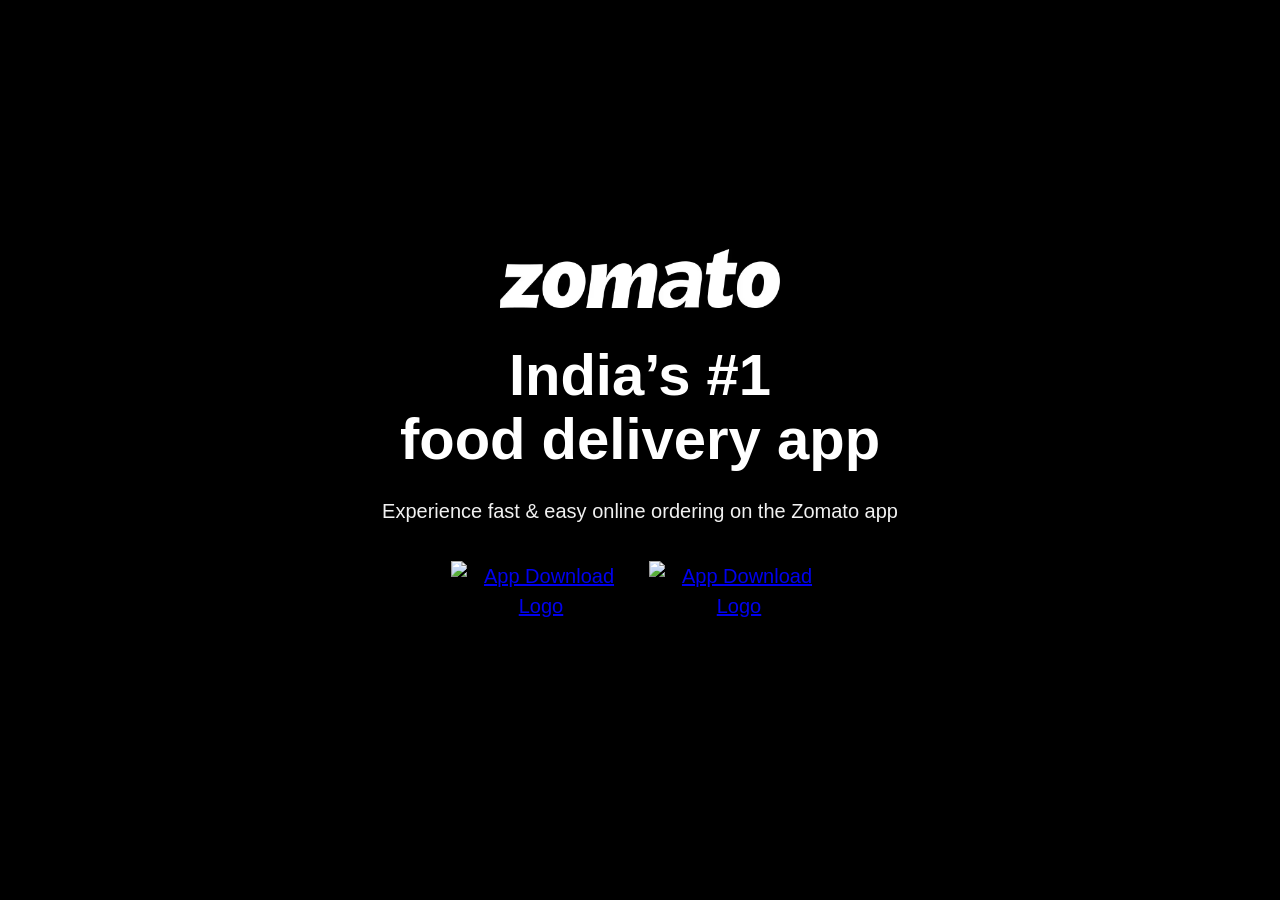
==== index.html @ 843f87e7 "initial commit" ====
<!DOCTYPE html>
<html lang="en">

<head>
    <meta charset="UTF-8">
    <meta name="viewport" content="width=device-width, initial-scale=1.0">
    <title>ZOMATO - Order food online</title>
    <link rel="stylesheet" href="style.css">
</head>

<body>

    <header>

        <video autoplay muted loop playsinline class="bg-video">
            <source src="bgm.mp4" type="video/mp4">
        </video>

        <div class="overlay"></div>

        <main>
            <img src="zomato.png" alt="Zomato Logo">
            <h1>
                India’s #1

                <br>
                food delivery app
            </h1>
            <div>
                Experience fast &amp; easy online ordering
                on the Zomato app
            </div>

            <div>
                <a href="https://link.zomato.com/xqzv/iwz6g6kg" target="_blank"
                    class="z-50 size-fit transition-transform duration-200 hover:scale-110">
                    <div class=""><img alt="App Download Logo" class="h-12 object-contain md:h-[48px] xl:h-[56px] 2xl:h-[64px]
                            " src="https://b.zmtcdn.com/data/o2_assets/aad864bd17860b27634fe621001c32db1739350431.png"
                            loading="lazy"></div>
                </a>

                <a href="https://link.zomato.com/xqzv/xigpfha6" target="_blank"
                    class="z-50 size-fit transition-transform duration-200 hover:scale-110">
                    <div class=""><img alt="App Download Logo"
                            class="h-12 object-contain md:h-[48px] xl:h-[56px] 2xl:h-[64px]"
                            src="https://b.zmtcdn.com/data/o2_assets/df6464de32f4a09262cee301f65aaa661739351256.png"
                            loading="lazy"></div>
                </a>
            </div>

        </main>

    </header>



</body>

</html>
---- style.css ----
* {
    margin: 0;
    padding: 0;
    box-sizing: border-box;
}

body {
    font-family: Arial, Helvetica, sans-serif;
    background: #000;
}

/* ================= HEADER ================= */

header {
    width: 100%;
    height: 100vh;

    position: relative;
    overflow: hidden;

    display: flex;
    justify-content: center;
    align-items: center;
}

/* ================= BACKGROUND VIDEO ================= */

.bg-video {
    position: absolute;

    top: 0;
    left: 0;

    width: 100%;
    height: 100%;

    object-fit: cover;

    z-index: 0;
}

/* ================= DARK OVERLAY ================= */

.overlay {
    position: absolute;

    top: 0;
    left: 0;

    width: 100%;
    height: 100%;

    background: rgba(0, 0, 0, 0.55);

    z-index: 1;
}

/* ================= MAIN CONTENT ================= */

main {
    position: relative;

    z-index: 2;

    width: 90%;
    max-width: 750px;

    text-align: center;

    color: white;

    display: flex;
    flex-direction: column;
    align-items: center;

    animation: fadeIn 1.2s ease;
}

/* ================= ZOMATO LOGO ================= */

main > img {
    width: 280px;
    max-width: 75%;

    margin-bottom: 35px;

    filter: brightness(0) invert(1);

    transition: transform 0.3s ease;
}

main > img:hover {
    transform: scale(1.05);
}

/* ================= HEADING ================= */

h1 {
    font-size: 58px;

    line-height: 1.1;

    font-weight: 700;

    margin-bottom: 25px;

    text-shadow: 0 4px 15px rgba(0, 0, 0, 0.7);
}

/* ================= DESCRIPTION ================= */

main > div {
    font-size: 20px;

    line-height: 1.5;

    color: #f1f1f1;

    margin-bottom: 30px;
}

/* ================= APP BUTTON CONTAINER ================= */

main > div:last-child {
    display: flex;

    justify-content: center;
    align-items: center;

    gap: 18px;

    margin-top: 5px;
}

/* ================= APP BUTTONS ================= */

main a {
    display: block;

    transition:
        transform 0.25s ease,
        opacity 0.25s ease;
}

main a:hover {
    transform: scale(1.08);

    opacity: 0.9;
}

main a img {
    display: block;

    width: 180px;
    height: auto;

    object-fit: contain;
}

/* ================= FADE ANIMATION ================= */

@keyframes fadeIn {

    from {
        opacity: 0;
        transform: translateY(30px);
    }

    to {
        opacity: 1;
        transform: translateY(0);
    }

}

/* ================= MOBILE ================= */

@media (max-width: 600px) {

    header {
        min-height: 100vh;
    }

    main {
        width: 90%;
    }

    main > img {
        width: 210px;

        margin-bottom: 25px;
    }

    h1 {
        font-size: 38px;

        line-height: 1.15;

        margin-bottom: 18px;
    }

    main > div {
        font-size: 16px;

        max-width: 350px;

        margin-bottom: 25px;
    }

    main > div:last-child {
        gap: 10px;
    }

    main a img {
        width: 145px;
    }
}

/* ================= SMALL PHONES ================= */

@media (max-width: 380px) {

    h1 {
        font-size: 32px;
    }

    main > img {
        width: 180px;
    }

    main a img {
        width: 125px;
    }

}
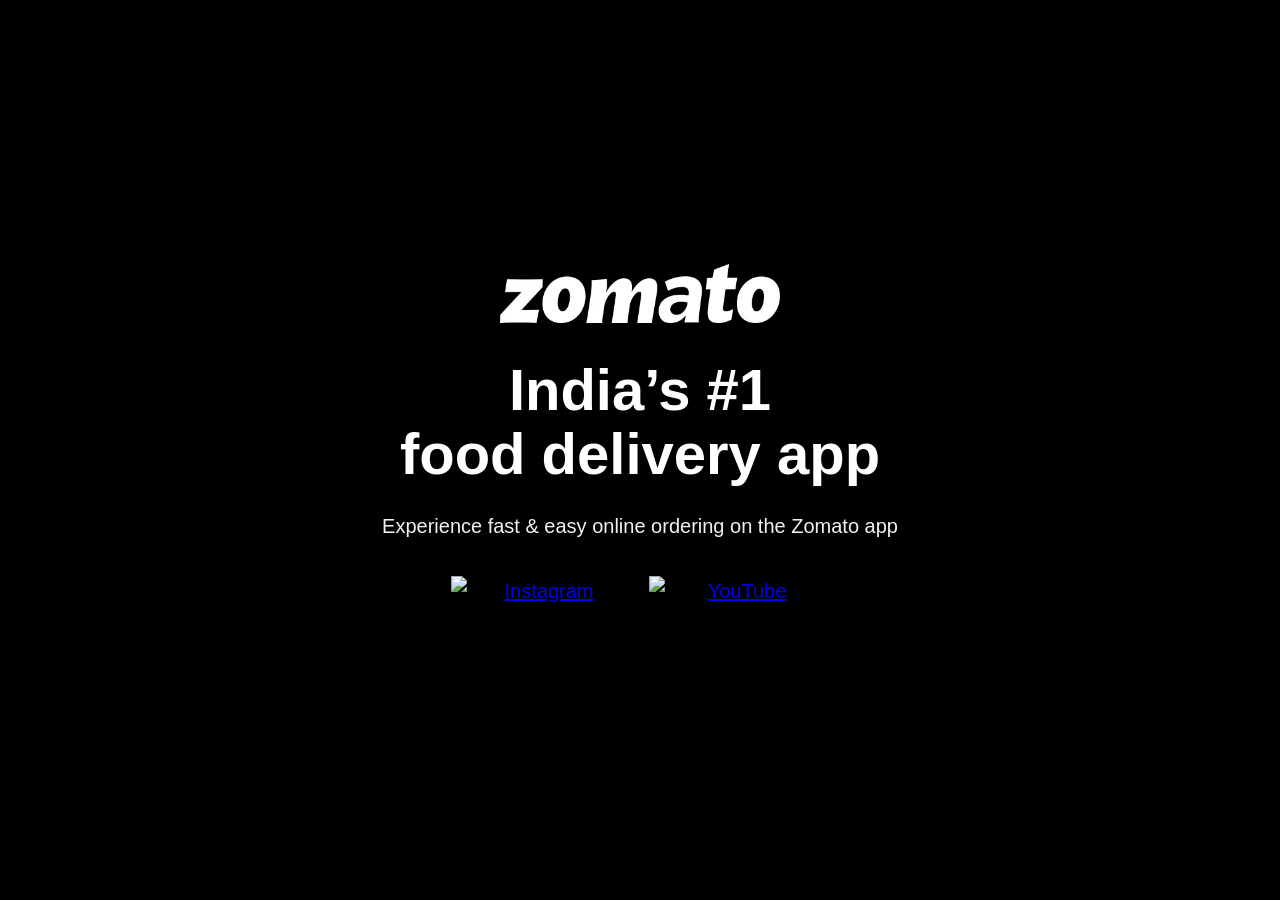
==== commit c21183e2: "updated links" ====
--- a/index.html
+++ b/index.html
@@ -31,22 +31,26 @@
                 on the Zomato app
             </div>
 
-            <div>
-                <a href="https://link.zomato.com/xqzv/iwz6g6kg" target="_blank"
-                    class="z-50 size-fit transition-transform duration-200 hover:scale-110">
-                    <div class=""><img alt="App Download Logo" class="h-12 object-contain md:h-[48px] xl:h-[56px] 2xl:h-[64px]
-                            " src="https://b.zmtcdn.com/data/o2_assets/aad864bd17860b27634fe621001c32db1739350431.png"
-                            loading="lazy"></div>
-                </a>
+        
+<div class="app-buttons">
 
-                <a href="https://link.zomato.com/xqzv/xigpfha6" target="_blank"
-                    class="z-50 size-fit transition-transform duration-200 hover:scale-110">
-                    <div class=""><img alt="App Download Logo"
-                            class="h-12 object-contain md:h-[48px] xl:h-[56px] 2xl:h-[64px]"
-                            src="https://b.zmtcdn.com/data/o2_assets/df6464de32f4a09262cee301f65aaa661739351256.png"
-                            loading="lazy"></div>
-                </a>
-            </div>
+    <!-- Instagram -->
+    <a href="https://www.instagram.com/" target="_blank">
+        <img
+            src="https://b.zmtcdn.com/data/o2_assets/aad864bd17860b27634fe621001c32db1739350431.png"
+            alt="Instagram">
+    </a>
+
+    <!-- YouTube -->
+    <a href="https://www.youtube.com/" target="_blank">
+        <img
+            src="https://b.zmtcdn.com/data/o2_assets/df6464de32f4a09262cee301f65aaa661739351256.png"
+            alt="YouTube">
+    </a>
+
+</div>
+
+
 
         </main>
 
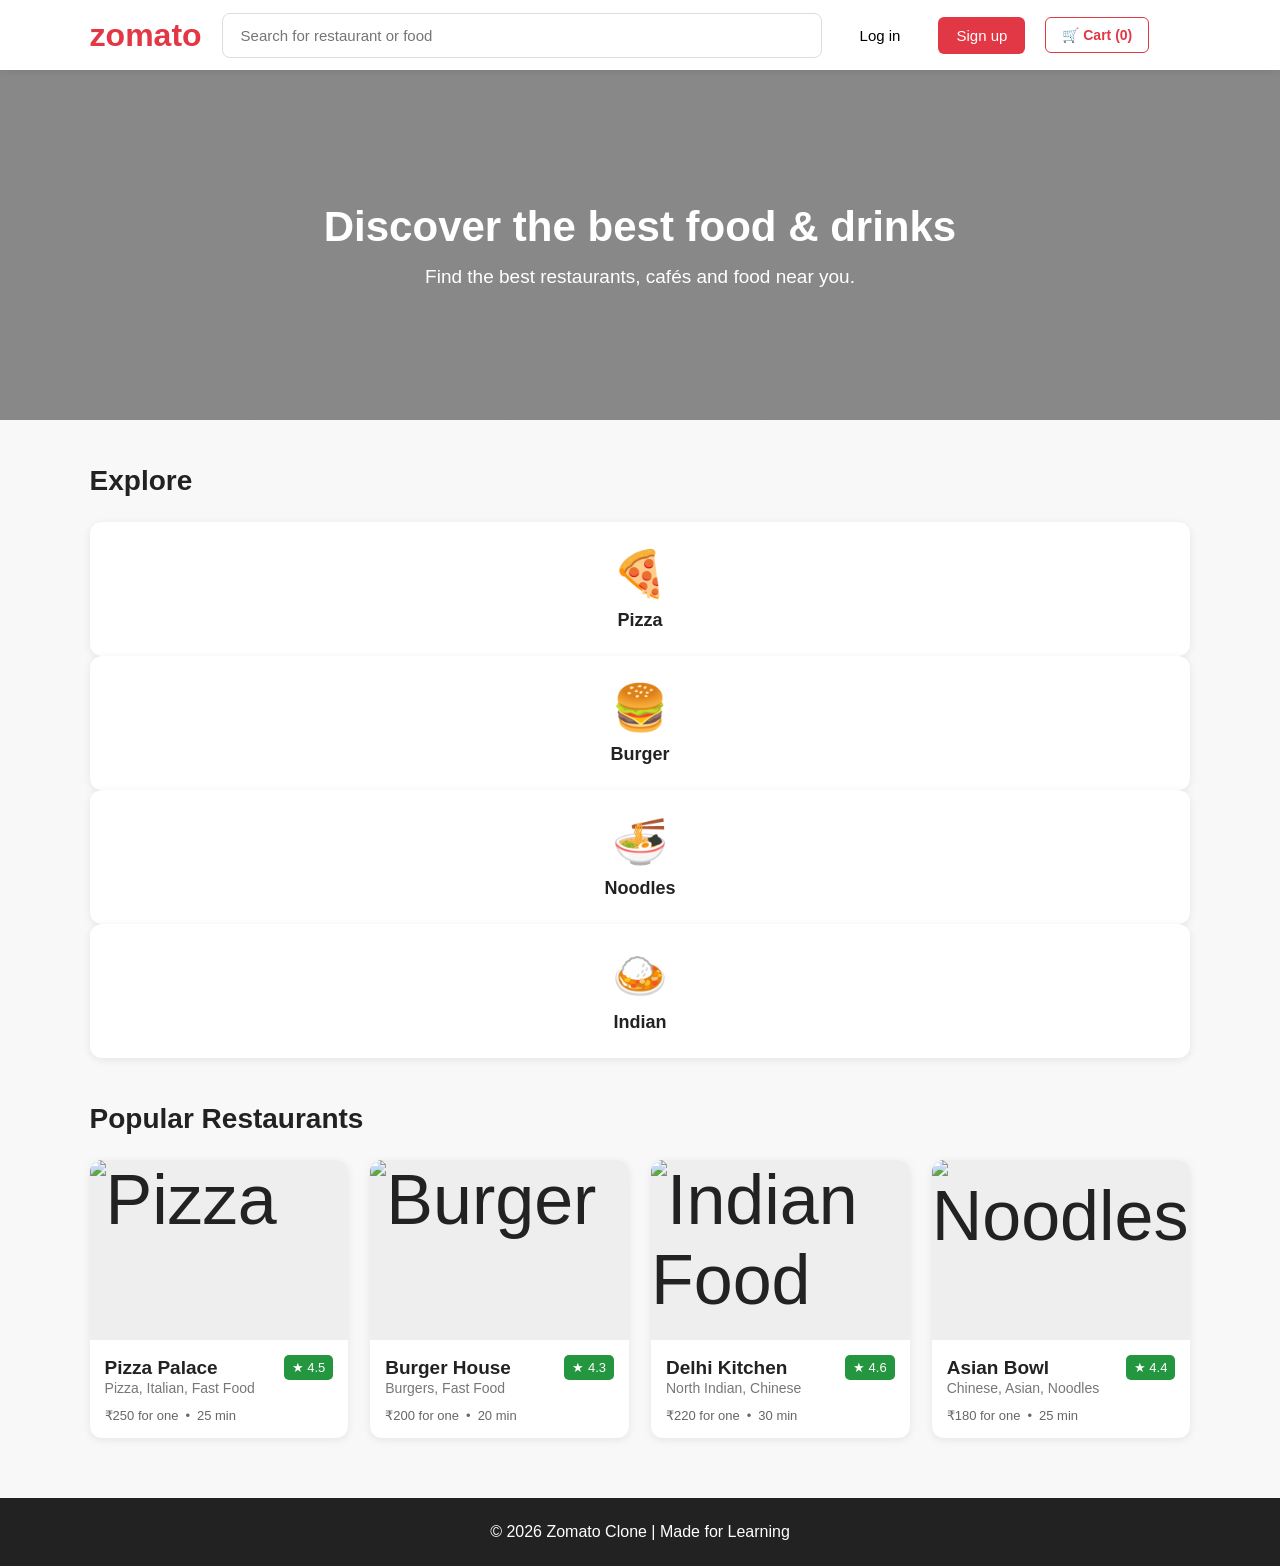
==== commit 6428535c: "Initial Zomato clone project" ====
--- a/index.html
+++ b/index.html
@@ -4,59 +4,193 @@
 <head>
     <meta charset="UTF-8">
     <meta name="viewport" content="width=device-width, initial-scale=1.0">
-    <title>ZOMATO - Order food online</title>
+
+    <title>Zomato Clone</title>
+
     <link rel="stylesheet" href="style.css">
 </head>
 
 <body>
 
-    <header>
+    <header class="navbar">
 
-        <video autoplay muted loop playsinline class="bg-video">
-            <source src="bgm.mp4" type="video/mp4">
-        </video>
+        <div class="logo">zomato</div>
 
-        <div class="overlay"></div>
+        <div class="search-box">
+            <input type="text" id="searchInput" placeholder="Search for restaurant or food">
+        </div>
 
-        <main>
-            <img src="zomato.png" alt="Zomato Logo">
-            <h1>
-                India’s #1
-
-                <br>
-                food delivery app
-            </h1>
-            <div>
-                Experience fast &amp; easy online ordering
-                on the Zomato app
-            </div>
-
-        
-<div class="app-buttons">
-
-    <!-- Instagram -->
-    <a href="https://www.instagram.com/" target="_blank">
-        <img
-            src="https://b.zmtcdn.com/data/o2_assets/aad864bd17860b27634fe621001c32db1739350431.png"
-            alt="Instagram">
-    </a>
-
-    <!-- YouTube -->
-    <a href="https://www.youtube.com/" target="_blank">
-        <img
-            src="https://b.zmtcdn.com/data/o2_assets/df6464de32f4a09262cee301f65aaa661739351256.png"
-            alt="YouTube">
-    </a>
-
-</div>
-
-
-
-        </main>
+        <button class="login-btn">Log in</button>
+        <button class="signup-btn">Sign up</button>
+        <button class="cart-btn" onclick="goToCart()">
+            🛒 Cart (<span id="cartCount">0</span>)
+        </button>
 
     </header>
 
 
+    <main>
+
+        <section class="hero">
+
+            <h1>Discover the best food & drinks</h1>
+
+            <p>
+                Find the best restaurants, cafés and food near you.
+            </p>
+
+        </section>
+
+
+        <section class="categories">
+
+            <h2>Explore</h2>
+            <div class="category-card" data-category="pizza">
+                <div class="category-icon">🍕</div>
+                <h3>Pizza</h3>
+            </div>
+
+            <div class="category-card" data-category="burger">
+                <div class="category-icon">🍔</div>
+                <h3>Burger</h3>
+            </div>
+
+            <div class="category-card" data-category="noodles">
+                <div class="category-icon">🍜</div>
+                <h3>Noodles</h3>
+            </div>
+
+            <div class="category-card" data-category="indian">
+                <div class="category-icon">🍛</div>
+                <h3>Indian</h3>
+            </div>
+
+        </section>
+
+
+        <section class="restaurants">
+
+
+            <h2>Popular Restaurants</h2>
+
+            <div class="restaurant-container">
+
+                <div class="restaurant-card" onclick="openRestaurant('pizza')">
+
+                    <img src="https://images.unsplash.com/photo-1579751626657-72bc17010498?auto=format&fit=crop&w=800&q=80"
+                        alt="Pizza" class="restaurant-image">
+
+                    <div class="restaurant-info">
+
+                        <div class="restaurant-title">
+                            <h3>Pizza Palace</h3>
+                            <span class="rating">★ 4.5</span>
+                        </div>
+
+                        <p>Pizza, Italian, Fast Food</p>
+
+                        <div class="restaurant-details">
+                            <span>₹250 for one</span>
+                            <span>•</span>
+                            <span>25 min</span>
+                        </div>
+
+                    </div>
+
+                </div>
+
+
+                <div class="restaurant-card" onclick="openRestaurant('burger')">
+
+                    <img src="https://images.unsplash.com/photo-1568901346375-23c9450c58cd?auto=format&fit=crop&w=800&q=80"
+                        alt="Burger" class="restaurant-image">
+
+                    <div class="restaurant-info">
+
+                        <div class="restaurant-title">
+                            <h3>Burger House</h3>
+                            <span class="rating">★ 4.3</span>
+                        </div>
+
+                        <p>Burgers, Fast Food</p>
+
+                        <div class="restaurant-details">
+                            <span>₹200 for one</span>
+                            <span>•</span>
+                            <span>20 min</span>
+                        </div>
+
+                    </div>
+
+                </div>
+
+
+                <div class="restaurant-card" onclick="openRestaurant('delhi')">
+
+                    <img src="https://images.unsplash.com/photo-1601050690597-df0568f70950?auto=format&fit=crop&w=800&q=80"
+                        alt="Indian Food" class="restaurant-image">
+
+                    <div class="restaurant-info">
+
+                        <div class="restaurant-title">
+                            <h3>Delhi Kitchen</h3>
+                            <span class="rating">★ 4.6</span>
+                        </div>
+
+                        <p>North Indian, Chinese</p>
+
+                        <div class="restaurant-details">
+                            <span>₹220 for one</span>
+                            <span>•</span>
+                            <span>30 min</span>
+                        </div>
+
+                    </div>
+
+                </div>
+
+
+                <div class="restaurant-card" onclick="openRestaurant('asian')">
+
+                    <img src="https://images.unsplash.com/photo-1569718212165-3a8278d5f624?auto=format&fit=crop&w=800&q=80"
+                        alt="Noodles" class="restaurant-image">
+
+                    <div class="restaurant-info">
+
+                        <div class="restaurant-title">
+                            <h3>Asian Bowl</h3>
+                            <span class="rating">★ 4.4</span>
+                        </div>
+
+                        <p>Chinese, Asian, Noodles</p>
+
+                        <div class="restaurant-details">
+                            <span>₹180 for one</span>
+                            <span>•</span>
+                            <span>25 min</span>
+                        </div>
+
+                    </div>
+
+                </div>
+
+            </div>
+
+        </section>
+
+
+
+    </main>
+
+
+    <footer>
+
+        <p>© 2026 Zomato Clone | Made for Learning</p>
+
+    </footer>
+
+
+    <script src="script.js"></script>
 
 </body>
 
--- a/style.css
+++ b/style.css
@@ -1,4 +1,3 @@
-
 * {
     margin: 0;
     padding: 0;
@@ -6,232 +5,795 @@
 }
 
 body {
-    font-family: Arial, Helvetica, sans-serif;
-    background: #000;
-}
-
-/* ================= HEADER ================= */
-
-header {
+    font-family: Arial, sans-serif;
+    background: #f8f8f8;
+    color: #222;
+}
+
+/* NAVBAR */
+
+.navbar {
+    height: 70px;
+    background: white;
+    display: flex;
+    align-items: center;
+    padding: 0 7%;
+    gap: 20px;
+    box-shadow: 0 2px 8px rgba(0, 0, 0, 0.08);
+}
+
+.logo {
+    font-size: 32px;
+    font-weight: bold;
+    color: #e23744;
+}
+
+.search-box {
+    flex: 1;
+    max-width: 600px;
+}
+
+.search-box input {
     width: 100%;
-    height: 100vh;
-
-    position: relative;
+    padding: 13px 18px;
+    border: 1px solid #ddd;
+    border-radius: 8px;
+    font-size: 15px;
+    outline: none;
+}
+
+.search-box input:focus {
+    border-color: #e23744;
+}
+
+.login-btn,
+.signup-btn {
+    padding: 10px 18px;
+    border-radius: 6px;
+    font-size: 15px;
+    cursor: pointer;
+}
+
+.login-btn {
+    background: transparent;
+    border: none;
+}
+
+.signup-btn {
+    background: #e23744;
+    color: white;
+    border: none;
+}
+
+/* HERO */
+
+.hero {
+    background: linear-gradient(
+        rgba(0, 0, 0, 0.45),
+        rgba(0, 0, 0, 0.45)
+    ),
+    url("https://images.unsplash.com/photo-1504674900247-0877df9cc836?auto=format&fit=crop&w=1600&q=80");
+
+    background-size: cover;
+    background-position: center;
+
+    height: 350px;
+
+    display: flex;
+    flex-direction: column;
+    justify-content: center;
+    align-items: center;
+
+    color: white;
+    text-align: center;
+    padding: 20px;
+}
+
+.hero h1 {
+    font-size: 42px;
+    margin-bottom: 15px;
+}
+
+.hero p {
+    font-size: 19px;
+}
+
+/* GENERAL SECTIONS */
+
+.categories,
+.restaurants {
+    width: 86%;
+    max-width: 1200px;
+    margin: 45px auto;
+}
+
+.categories h2,
+.restaurants h2 {
+    font-size: 28px;
+    margin-bottom: 25px;
+}
+
+/* CATEGORIES */
+
+.category-container {
+    display: grid;
+    grid-template-columns: repeat(4, 1fr);
+    gap: 20px;
+}
+
+.category-card {
+    background: white;
+    padding: 25px;
+    border-radius: 12px;
+    text-align: center;
+    cursor: pointer;
+    transition: 0.25s;
+    box-shadow: 0 2px 8px rgba(0, 0, 0, 0.08);
+}
+
+.category-card:hover {
+    transform: translateY(-5px);
+    box-shadow: 0 5px 15px rgba(0, 0, 0, 0.12);
+}
+
+.category-icon {
+    font-size: 45px;
+    margin-bottom: 10px;
+}
+
+.category-card h3 {
+    font-size: 18px;
+}
+
+/* RESTAURANTS */
+
+.restaurant-container {
+    display: grid;
+    grid-template-columns: repeat(4, 1fr);
+    gap: 22px;
+}
+
+.restaurant-card {
+    background: white;
+    border-radius: 12px;
     overflow: hidden;
+    cursor: pointer;
+    transition: 0.25s;
+    box-shadow: 0 2px 8px rgba(0, 0, 0, 0.08);
+}
+
+.restaurant-card:hover {
+    transform: translateY(-5px);
+    box-shadow: 0 6px 18px rgba(0, 0, 0, 0.13);
+}
+
+.restaurant-image {
+    height: 180px;
+    background: #eee;
 
     display: flex;
     justify-content: center;
     align-items: center;
-}
-
-/* ================= BACKGROUND VIDEO ================= */
-
-.bg-video {
-    position: absolute;
-
-    top: 0;
-    left: 0;
-
+
+    font-size: 70px;
+}
+
+.restaurant-info {
+    padding: 15px;
+}
+
+.restaurant-info h3 {
+    font-size: 19px;
+    margin-bottom: 7px;
+}
+
+.restaurant-info p {
+    color: #777;
+    font-size: 14px;
+    margin-bottom: 12px;
+}
+.restaurant-title {
+    display: flex;
+    justify-content: space-between;
+    align-items: center;
+    gap: 10px;
+}
+
+.restaurant-title h3 {
+    margin: 0;
+}
+
+.restaurant-details {
+    display: flex;
+    gap: 7px;
+    color: #666;
+    font-size: 13px;
+}
+
+.rating {
+    display: inline-block;
+    background: #24963f;
+    color: white;
+    padding: 5px 8px;
+    border-radius: 5px;
+    font-size: 13px;
+}
+
+/* FOOTER */
+
+footer {
+    background: #222;
+    color: white;
+    text-align: center;
+    padding: 25px;
+    margin-top: 60px;
+}
+
+/* RESPONSIVE */
+
+@media (max-width: 900px) {
+
+    .restaurant-container {
+        grid-template-columns: repeat(2, 1fr);
+    }
+
+    .category-container {
+        grid-template-columns: repeat(2, 1fr);
+    }
+
+    .navbar {
+        padding: 0 4%;
+    }
+
+}
+
+@media (max-width: 600px) {
+
+    .navbar {
+        height: auto;
+        padding: 15px;
+        flex-wrap: wrap;
+    }
+
+    .logo {
+        width: 100%;
+        text-align: center;
+    }
+
+    .search-box {
+        order: 2;
+        max-width: none;
+        width: 100%;
+    }
+
+    .login-btn,
+    .signup-btn {
+        order: 3;
+    }
+
+    .hero {
+        height: 280px;
+    }
+
+    .hero h1 {
+        font-size: 30px;
+    }
+
+    .hero p {
+        font-size: 16px;
+    }
+
+    .restaurant-container {
+        grid-template-columns: 1fr;
+    }
+
+    .category-container {
+        grid-template-columns: repeat(2, 1fr);
+    }
+
+}
+/* RESTAURANT DETAILS PAGE */
+
+.restaurant-page {
+    width: 86%;
+    max-width: 1200px;
+    margin: 35px auto;
+}
+
+.restaurant-banner img {
     width: 100%;
-    height: 100%;
-
+    height: 350px;
     object-fit: cover;
-
-    z-index: 0;
-}
-
-/* ================= DARK OVERLAY ================= */
-
-.overlay {
-    position: absolute;
-
-    top: 0;
-    left: 0;
-
+    border-radius: 12px;
+}
+
+.restaurant-header {
+    background: white;
+    margin-top: 20px;
+    padding: 25px;
+
+    display: flex;
+    justify-content: space-between;
+    align-items: center;
+
+    border-radius: 12px;
+}
+
+.restaurant-header h1 {
+    font-size: 32px;
+    margin-bottom: 10px;
+}
+
+.restaurant-header p {
+    color: #777;
+    margin-top: 5px;
+}
+
+.big-rating {
+    background: #24963f;
+    color: white;
+    padding: 10px 15px;
+    border-radius: 7px;
+    font-size: 17px;
+}
+
+.restaurant-info-box {
+    background: white;
+    margin-top: 15px;
+    padding: 20px;
+
+    display: flex;
+    gap: 50px;
+
+    border-radius: 12px;
+}
+
+.restaurant-info-box span {
+    color: #777;
+}
+
+.menu-section {
+    margin-top: 35px;
+}
+
+.menu-section h2 {
+    margin-bottom: 20px;
+}
+
+.menu-item {
+    background: white;
+    padding: 20px;
+    margin-bottom: 12px;
+
+    border-radius: 10px;
+
+    display: flex;
+    justify-content: space-between;
+    align-items: center;
+}
+
+.menu-item h3 {
+    margin-bottom: 8px;
+}
+
+.menu-item p {
+    color: #777;
+    font-size: 14px;
+    margin-bottom: 10px;
+}
+
+.add-btn {
+    background: white;
+    color: #24963f;
+
+    border: 1px solid #24963f;
+
+    padding: 8px 20px;
+
+    border-radius: 6px;
+
+    font-weight: bold;
+
+    cursor: pointer;
+}
+
+.add-btn:hover {
+    background: #24963f;
+    color: white;
+}
+
+/* ===============================
+   CART PAGE
+================================ */
+
+.cart-page {
+    width: 86%;
+    max-width: 900px;
+    margin: 40px auto;
+}
+
+.cart-page h1 {
+    margin-bottom: 25px;
+}
+
+
+/* Cart Item */
+
+.cart-item {
+    background: white;
+    padding: 20px;
+    margin-bottom: 15px;
+    border-radius: 10px;
+
+    display: flex;
+    justify-content: space-between;
+    align-items: center;
+
+    box-shadow: 0 2px 8px rgba(0, 0, 0, 0.06);
+}
+
+.cart-item h3 {
+    margin-bottom: 8px;
+}
+
+.cart-item p {
+    color: #777;
+}
+
+
+/* Quantity */
+
+.quantity-controls {
+    display: flex;
+    align-items: center;
+    gap: 15px;
+}
+
+.quantity-controls button {
+    width: 32px;
+    height: 32px;
+
+    border: 1px solid #24963f;
+    background: white;
+    color: #24963f;
+
+    border-radius: 5px;
+
+    font-size: 18px;
+    font-weight: bold;
+
+    cursor: pointer;
+}
+
+.quantity-controls button:hover {
+    background: #24963f;
+    color: white;
+}
+
+.quantity-controls span {
+    font-weight: bold;
+}
+
+
+/* Total */
+
+.cart-total {
+    background: white;
+    margin-top: 25px;
+    padding: 25px;
+
+    border-radius: 10px;
+
+    display: flex;
+    justify-content: space-between;
+    align-items: center;
+
+    box-shadow: 0 2px 8px rgba(0, 0, 0, 0.06);
+}
+
+.cart-total h2 {
+    margin: 0;
+}
+
+
+/* Checkout Button */
+
+.checkout-btn {
+    background: #e23744;
+    color: white;
+
+    border: none;
+
+    padding: 12px 25px;
+
+    border-radius: 6px;
+
+    font-size: 15px;
+    font-weight: bold;
+
+    cursor: pointer;
+}
+
+.checkout-btn:hover {
+    background: #c92f3b;
+}
+
+
+/* Empty Cart */
+
+.empty-cart {
+    background: white;
+    padding: 40px;
+    text-align: center;
+    border-radius: 10px;
+    color: #777;
+}
+
+
+/* Mobile */
+
+@media (max-width: 600px) {
+
+    .cart-page {
+        width: 92%;
+    }
+
+    .cart-item {
+        flex-direction: column;
+        align-items: flex-start;
+        gap: 15px;
+    }
+
+    .cart-total {
+        flex-direction: column;
+        align-items: stretch;
+        gap: 20px;
+    }
+
+    .checkout-btn {
+        width: 100%;
+    }
+
+}
+
+/* ===============================
+   ORDER SUCCESS PAGE
+================================ */
+
+.success-page {
+    min-height: 70vh;
+
+    display: flex;
+    justify-content: center;
+    align-items: center;
+}
+
+.success-card {
+    background: white;
+
+    width: 90%;
+    max-width: 550px;
+
+    padding: 50px 30px;
+
+    text-align: center;
+
+    border-radius: 15px;
+
+    box-shadow: 0 3px 15px rgba(0, 0, 0, 0.08);
+}
+
+.success-icon {
+    width: 70px;
+    height: 70px;
+
+    margin: 0 auto 20px;
+
+    background: #24963f;
+    color: white;
+
+    border-radius: 50%;
+
+    display: flex;
+    justify-content: center;
+    align-items: center;
+
+    font-size: 40px;
+    font-weight: bold;
+}
+
+.success-card h1 {
+    margin-bottom: 15px;
+}
+
+.success-card p {
+    color: #777;
+    margin-bottom: 8px;
+}
+
+.home-btn {
+    margin-top: 25px;
+
+    background: #e23744;
+    color: white;
+
+    border: none;
+
+    padding: 12px 25px;
+
+    border-radius: 6px;
+
+    font-weight: bold;
+
+    cursor: pointer;
+}
+
+.home-btn:hover {
+    background: #c92f3b;
+}
+
+/* ===============================
+   CHECKOUT PAGE
+================================ */
+
+.checkout-page {
+    width: 86%;
+    max-width: 900px;
+    margin: 40px auto;
+}
+
+.checkout-page > h1 {
+    margin-bottom: 25px;
+}
+
+
+/* Checkout Box */
+
+.checkout-box {
+    background: white;
+
+    padding: 25px;
+
+    margin-bottom: 20px;
+
+    border-radius: 10px;
+
+    box-shadow: 0 2px 8px rgba(0, 0, 0, 0.06);
+}
+
+.checkout-box h2 {
+    margin-bottom: 20px;
+}
+
+
+/* Address Inputs */
+
+.checkout-box input {
     width: 100%;
-    height: 100%;
-
-    background: rgba(0, 0, 0, 0.55);
-
-    z-index: 1;
-}
-
-/* ================= MAIN CONTENT ================= */
-
-main {
-    position: relative;
-
-    z-index: 2;
-
-    width: 90%;
-    max-width: 750px;
-
-    text-align: center;
-
-    color: white;
-
-    display: flex;
-    flex-direction: column;
-    align-items: center;
-
-    animation: fadeIn 1.2s ease;
-}
-
-/* ================= ZOMATO LOGO ================= */
-
-main > img {
-    width: 280px;
-    max-width: 75%;
-
-    margin-bottom: 35px;
-
-    filter: brightness(0) invert(1);
-
-    transition: transform 0.3s ease;
-}
-
-main > img:hover {
-    transform: scale(1.05);
-}
-
-/* ================= HEADING ================= */
-
-h1 {
-    font-size: 58px;
-
-    line-height: 1.1;
-
-    font-weight: 700;
-
-    margin-bottom: 25px;
-
-    text-shadow: 0 4px 15px rgba(0, 0, 0, 0.7);
-}
-
-/* ================= DESCRIPTION ================= */
-
-main > div {
-    font-size: 20px;
-
-    line-height: 1.5;
-
-    color: #f1f1f1;
-
-    margin-bottom: 30px;
-}
-
-/* ================= APP BUTTON CONTAINER ================= */
-
-main > div:last-child {
-    display: flex;
-
-    justify-content: center;
-    align-items: center;
-
-    gap: 18px;
+
+    padding: 12px 14px;
+
+    margin-bottom: 12px;
+
+    border: 1px solid #ddd;
+
+    border-radius: 6px;
+
+    font-size: 14px;
+
+    box-sizing: border-box;
+}
+
+.checkout-box input:focus {
+    outline: none;
+
+    border-color: #e23744;
+}
+
+
+/* Checkout Items */
+
+.checkout-item {
+    display: flex;
+
+    justify-content: space-between;
+
+    align-items: center;
+
+    padding: 15px 0;
+
+    border-bottom: 1px solid #eee;
+}
+
+.checkout-item p {
+    color: #777;
 
     margin-top: 5px;
 }
 
-/* ================= APP BUTTONS ================= */
-
-main a {
-    display: block;
-
-    transition:
-        transform 0.25s ease,
-        opacity 0.25s ease;
-}
-
-main a:hover {
-    transform: scale(1.08);
-
-    opacity: 0.9;
-}
-
-main a img {
-    display: block;
-
-    width: 180px;
-    height: auto;
-
-    object-fit: contain;
-}
-
-/* ================= FADE ANIMATION ================= */
-
-@keyframes fadeIn {
-
-    from {
-        opacity: 0;
-        transform: translateY(30px);
-    }
-
-    to {
-        opacity: 1;
-        transform: translateY(0);
-    }
-
-}
-
-/* ================= MOBILE ================= */
+
+/* Total */
+
+.checkout-box h3 {
+    text-align: right;
+
+    margin-top: 20px;
+}
+
+
+/* Place Order */
+
+.place-order-btn {
+    width: 100%;
+
+    background: #e23744;
+
+    color: white;
+
+    border: none;
+
+    padding: 14px;
+
+    border-radius: 7px;
+
+    font-size: 16px;
+
+    font-weight: bold;
+
+    cursor: pointer;
+}
+
+.place-order-btn:hover {
+    background: #c92f3b;
+}
+
+
+/* Mobile */
 
 @media (max-width: 600px) {
 
-    header {
-        min-height: 100vh;
-    }
-
-    main {
-        width: 90%;
-    }
-
-    main > img {
-        width: 210px;
-
-        margin-bottom: 25px;
-    }
-
-    h1 {
-        font-size: 38px;
-
-        line-height: 1.15;
-
-        margin-bottom: 18px;
-    }
-
-    main > div {
-        font-size: 16px;
-
-        max-width: 350px;
-
-        margin-bottom: 25px;
-    }
-
-    main > div:last-child {
-        gap: 10px;
-    }
-
-    main a img {
-        width: 145px;
-    }
-}
-
-/* ================= SMALL PHONES ================= */
-
-@media (max-width: 380px) {
-
-    h1 {
-        font-size: 32px;
-    }
-
-    main > img {
-        width: 180px;
-    }
-
-    main a img {
-        width: 125px;
-    }
-
-}
-
+    .checkout-page {
+        width: 92%;
+    }
+
+    .checkout-box {
+        padding: 20px;
+    }
+
+    .checkout-item {
+        gap: 15px;
+    }
+
+}
+
+
+
+
+/* ===============================
+   NAVBAR CART BUTTON
+================================ */
+
+.cart-btn {
+    background: white;
+
+    color: #e23744;
+
+    border: 1px solid #e23744;
+
+    padding: 9px 16px;
+
+    border-radius: 6px;
+
+    font-size: 14px;
+
+    font-weight: bold;
+
+    cursor: pointer;
+}
+
+.cart-btn:hover {
+    background: #e23744;
+
+    color: white;
+}
+
